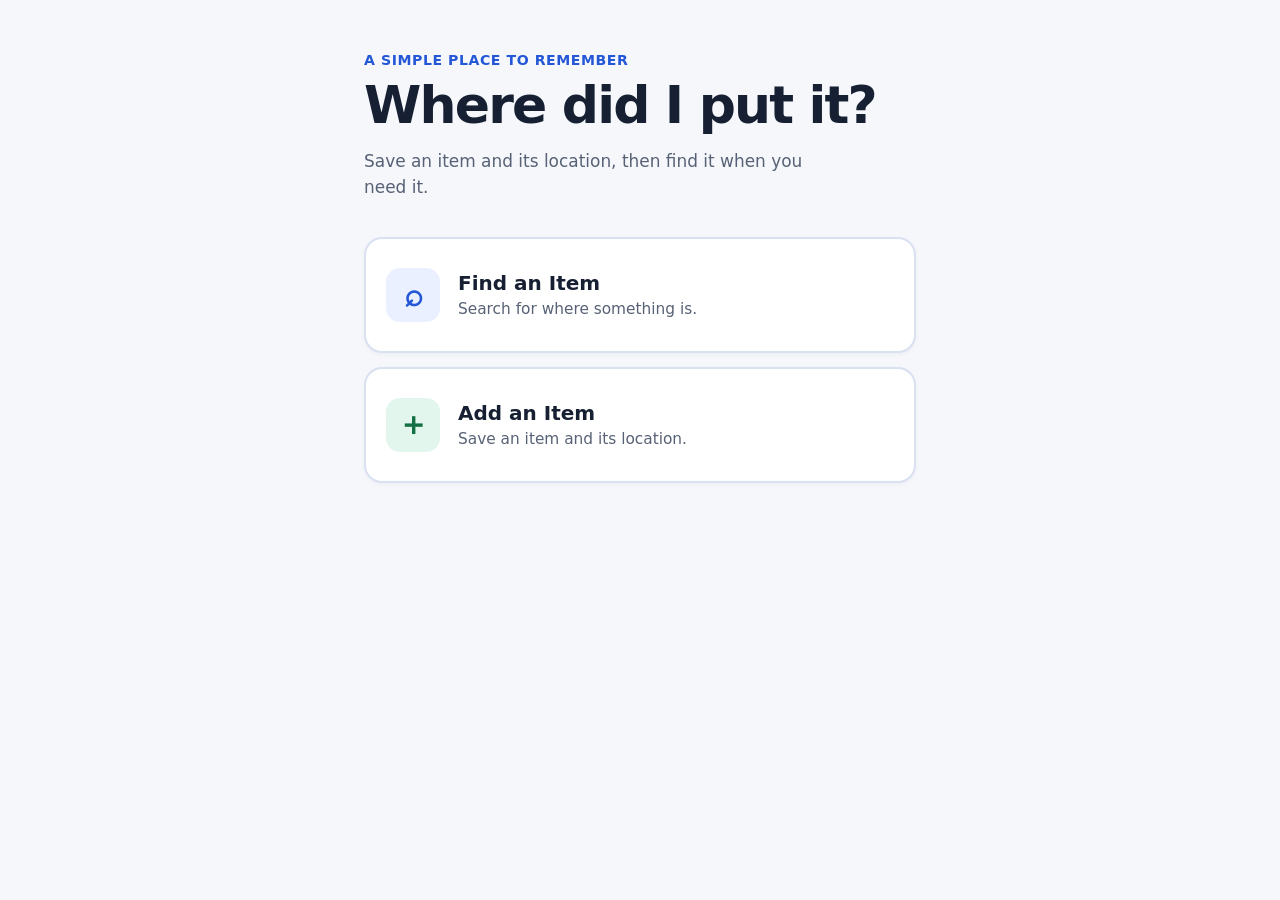
==== index.html @ 7e631dc1 "Add files via upload" ====
<!doctype html>
<html lang="en">
  <head>
    <meta charset="UTF-8" />
    <meta name="viewport" content="width=device-width, initial-scale=1.0" />
    <meta name="theme-color" content="#2457d6" />
    <title>Where Did I Put It?</title>
    <link rel="stylesheet" href="styles.css" />
  </head>
  <body>
    <main class="app-shell">
      <header>
        <p class="eyebrow">A simple place to remember</p>
        <h1>Where did I put it?</h1>
        <p class="intro">Save an item and its location, then find it when you need it.</p>
      </header>

      <section id="home-screen" class="screen" aria-label="Choose an action">
        <button class="action-card find" type="button" data-open="find-screen">
          <span class="action-icon" aria-hidden="true">⌕</span>
          <span><strong>Find an Item</strong><small>Search for where something is.</small></span>
        </button>
        <button class="action-card add" type="button" data-open="add-screen">
          <span class="action-icon" aria-hidden="true">＋</span>
          <span><strong>Add an Item</strong><small>Save an item and its location.</small></span>
        </button>
      </section>

      <section id="find-screen" class="screen hidden" aria-labelledby="find-title">
        <button class="back" type="button" data-home>← Home</button>
        <h2 id="find-title">Find an item</h2>
        <form id="find-form" novalidate>
          <label for="search-item">What are you looking for?</label>
          <input id="search-item" name="item" type="text" autocomplete="off" placeholder="For example: Fan" />
          <button class="primary" type="submit">Find item</button>
        </form>
        <div id="find-result" class="message" role="status" aria-live="polite"></div>
      </section>

      <section id="add-screen" class="screen hidden" aria-labelledby="add-title">
        <button class="back" type="button" data-home>← Home</button>
        <h2 id="add-title">Add an item</h2>
        <form id="add-form" novalidate>
          <label for="item-name">Item name</label>
          <input id="item-name" name="item" type="text" autocomplete="off" placeholder="For example: Fan" />
          <label for="item-location">Where did you put it?</label>
          <input id="item-location" name="location" type="text" autocomplete="off" placeholder="For example: Bedroom" />
          <button class="primary" type="submit">Save item</button>
        </form>
        <div id="add-result" class="message" role="status" aria-live="polite"></div>
      </section>
    </main>

    <dialog id="duplicate-dialog" aria-labelledby="duplicate-title">
      <h2 id="duplicate-title">Item already saved</h2>
      <p id="duplicate-copy"></p>
      <div class="dialog-actions">
        <button class="secondary" id="keep-old" type="button">Keep old location</button>
        <button class="primary" id="replace-location" type="button">Replace location</button>
      </div>
    </dialog>

    <script src="app.js"></script>
  </body>
</html>
---- styles.css ----
:root { font-family: Inter, ui-sans-serif, system-ui, sans-serif; color: #172033; background: #f5f7fb; }
* { box-sizing: border-box; }
body { margin: 0; min-width: 320px; }
button, input { font: inherit; }
button { cursor: pointer; }
.app-shell { width: min(100%, 600px); min-height: 100vh; margin: auto; padding: 52px 24px 32px; }
header { margin-bottom: 36px; }
.eyebrow { margin: 0 0 9px; color: #2457d6; font-size: .88rem; font-weight: 750; letter-spacing: .04em; text-transform: uppercase; }
h1, h2 { letter-spacing: -.035em; line-height: 1.08; }
h1 { margin: 0; font-size: clamp(2.1rem, 7vw, 3.25rem); }
h2 { margin: 14px 0 26px; font-size: 1.8rem; }
.intro { max-width: 440px; margin: 15px 0 0; color: #586276; font-size: 1.06rem; line-height: 1.55; }
.screen { display: grid; gap: 14px; }
.hidden { display: none; }
.action-card { display: flex; gap: 18px; align-items: center; width: 100%; min-height: 116px; padding: 20px; border: 2px solid #d9e1f1; border-radius: 18px; background: #fff; color: #172033; text-align: left; box-shadow: 0 2px 4px #17203309; }
.action-card:hover, .action-card:focus-visible { border-color: #2457d6; outline: none; box-shadow: 0 0 0 4px #2457d626; }
.action-card strong, .action-card small { display: block; }
.action-card strong { font-size: 1.25rem; }
.action-card small { margin-top: 5px; color: #586276; font-size: .96rem; }
.action-icon { display: grid; place-items: center; flex: 0 0 54px; width: 54px; height: 54px; border-radius: 14px; background: #eaf0ff; color: #2457d6; font-size: 2rem; font-weight: 700; }
.add .action-icon { background: #e2f6ed; color: #147044; }
.back { justify-self: start; border: 0; padding: 6px 0; background: transparent; color: #2457d6; font-weight: 700; }
form { display: grid; gap: 10px; }
label { margin-top: 4px; font-weight: 700; }
input { width: 100%; min-height: 52px; padding: 12px 14px; border: 2px solid #c8d1e2; border-radius: 11px; background: #fff; color: #172033; }
input:focus { border-color: #2457d6; outline: 3px solid #2457d626; }
.primary, .secondary { min-height: 52px; margin-top: 10px; padding: 12px 18px; border-radius: 11px; font-weight: 750; }
.primary { border: 2px solid #2457d6; background: #2457d6; color: #fff; }
.primary:hover { background: #1946b5; }
.secondary { border: 2px solid #aeb8ca; background: #fff; color: #24304a; }
.message { min-height: 0; }
.message:not(:empty) { margin-top: 9px; padding: 15px; border-radius: 12px; line-height: 1.45; }
.message.success { background: #e2f6ed; color: #104b30; }
.message.error { background: #ffebe9; color: #82231c; }
.message.result { background: #eaf0ff; color: #152e75; }
.result-item { display: block; margin-bottom: 4px; font-size: 1.15rem; }
dialog { width: min(calc(100% - 32px), 440px); border: 0; border-radius: 18px; padding: 26px; color: #172033; box-shadow: 0 20px 50px #0004; }
dialog::backdrop { background: #17203388; }
dialog h2 { margin: 0 0 12px; }
dialog p { color: #586276; line-height: 1.5; }
.dialog-actions { display: grid; gap: 10px; margin-top: 22px; }
.dialog-actions button { margin: 0; }
@media (min-width: 520px) { .dialog-actions { grid-template-columns: 1fr 1fr; } }
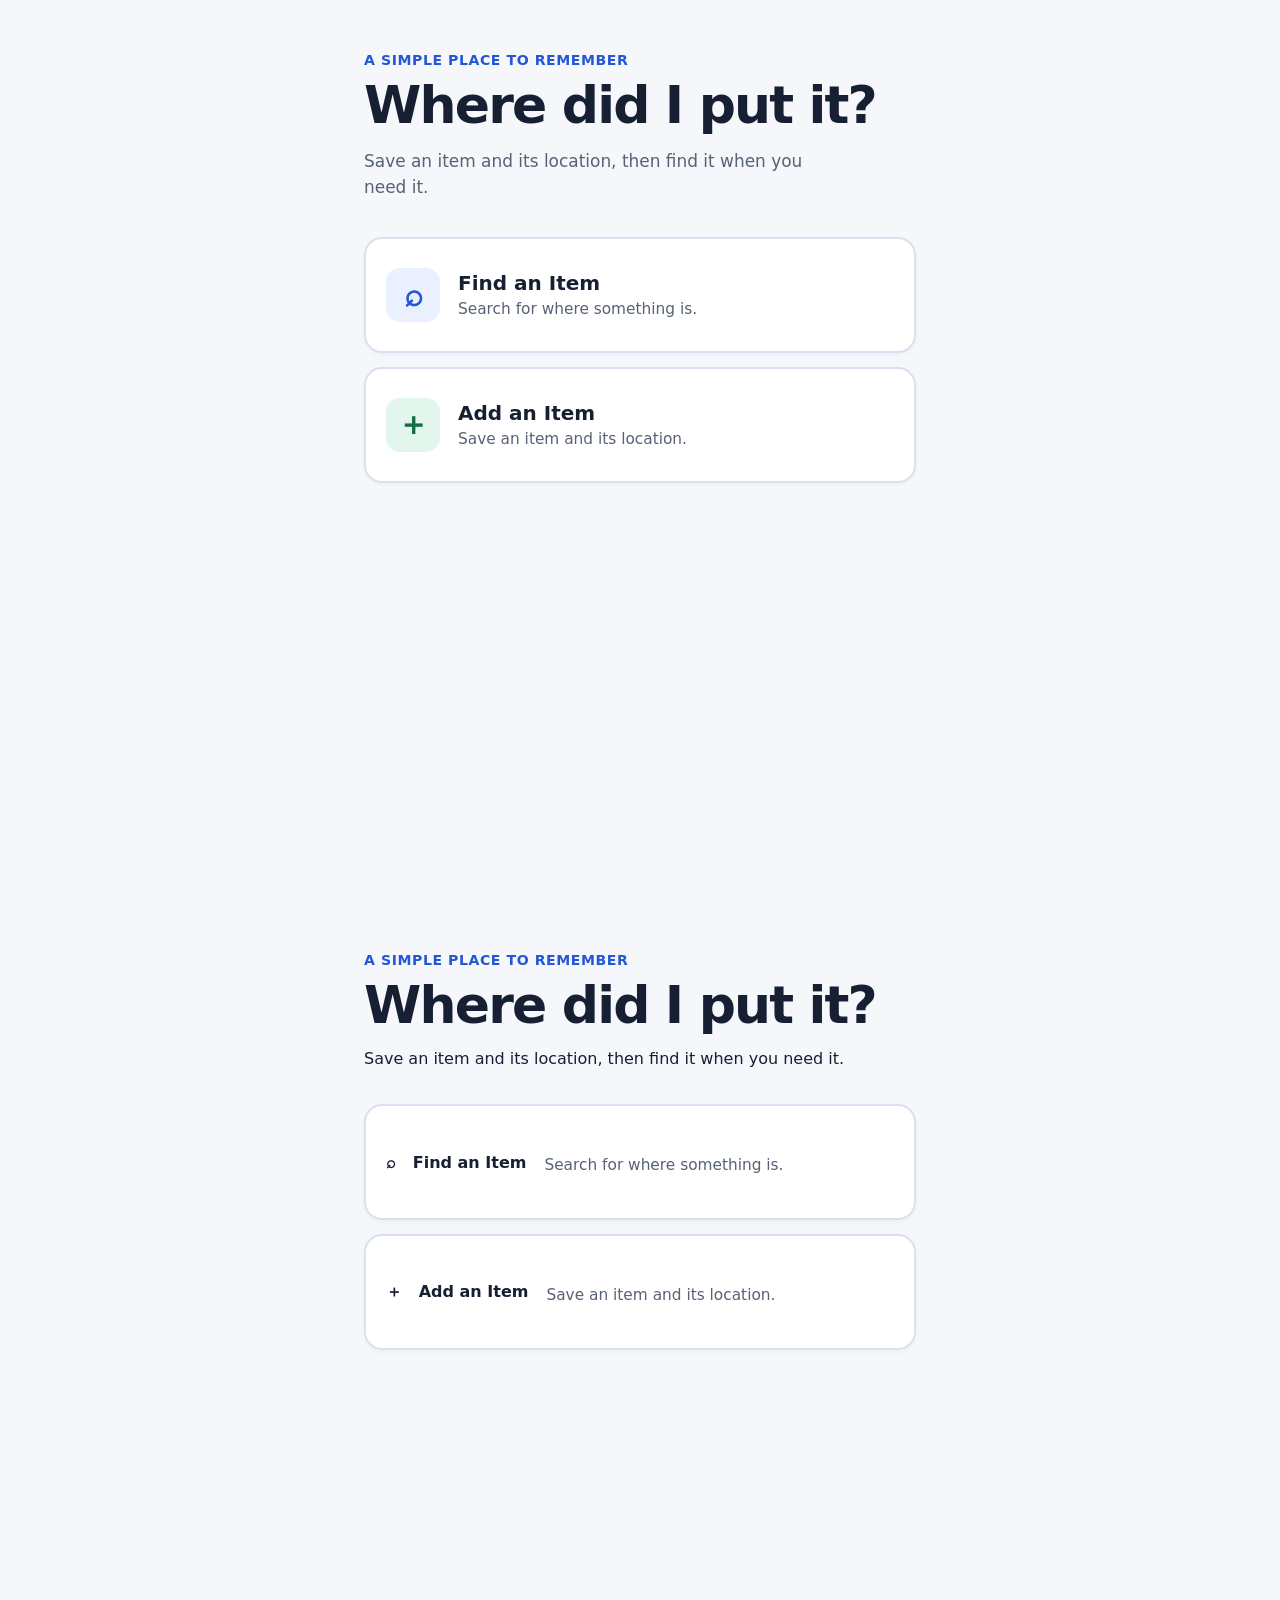
==== commit 64d70d24: "Add main structure and screens to index.html" ====
--- a/index.html
+++ b/index.html
@@ -63,3 +63,10 @@
     <script src="app.js"></script>
   </body>
 </html>
+<!doctype html>
+<html lang="en"><head><meta charset="UTF-8"><meta name="viewport" content="width=device-width, initial-scale=1.0"><title>Where Did I Put It?</title><link rel="stylesheet" href="styles.css"></head>
+<body><main class="app-shell"><header><p class="eyebrow">A simple place to remember</p><h1>Where did I put it?</h1><p>Save an item and its location, then find it when you need it.</p></header>
+<section id="home-screen" class="screen"><button class="action-card" type="button" data-open="find-screen"><b>⌕ &nbsp; Find an Item</b><small>Search for where something is.</small></button><button class="action-card" type="button" data-open="add-screen"><b>＋ &nbsp; Add an Item</b><small>Save an item and its location.</small></button></section>
+<section id="find-screen" class="screen hidden"><button class="back" type="button" data-home>← Home</button><h2>Find an item</h2><form id="find-form" novalidate><label for="search-item">What are you looking for?</label><input id="search-item" name="item" placeholder="For example: Fan"><button class="primary">Find item</button></form><div id="find-result" class="message" role="status"></div></section>
+<section id="add-screen" class="screen hidden"><button class="back" type="button" data-home>← Home</button><h2>Add an item</h2><form id="add-form" novalidate><label for="item-name">Item name</label><input id="item-name" name="item" placeholder="For example: Fan"><label for="item-location">Where did you put it?</label><input id="item-location" name="location" placeholder="For example: Bedroom"><button class="primary">Save item</button></form><div id="add-result" class="message" role="status"></div></section></main>
+<dialog id="duplicate-dialog"><h2>Item already saved</h2><p id="duplicate-copy"></p><div class="dialog-actions"><button class="secondary" id="keep-old" type="button">Keep old location</button><button class="primary" id="replace-location" type="button">Replace location</button></div></dialog><script src="app.js"></script></body></html>
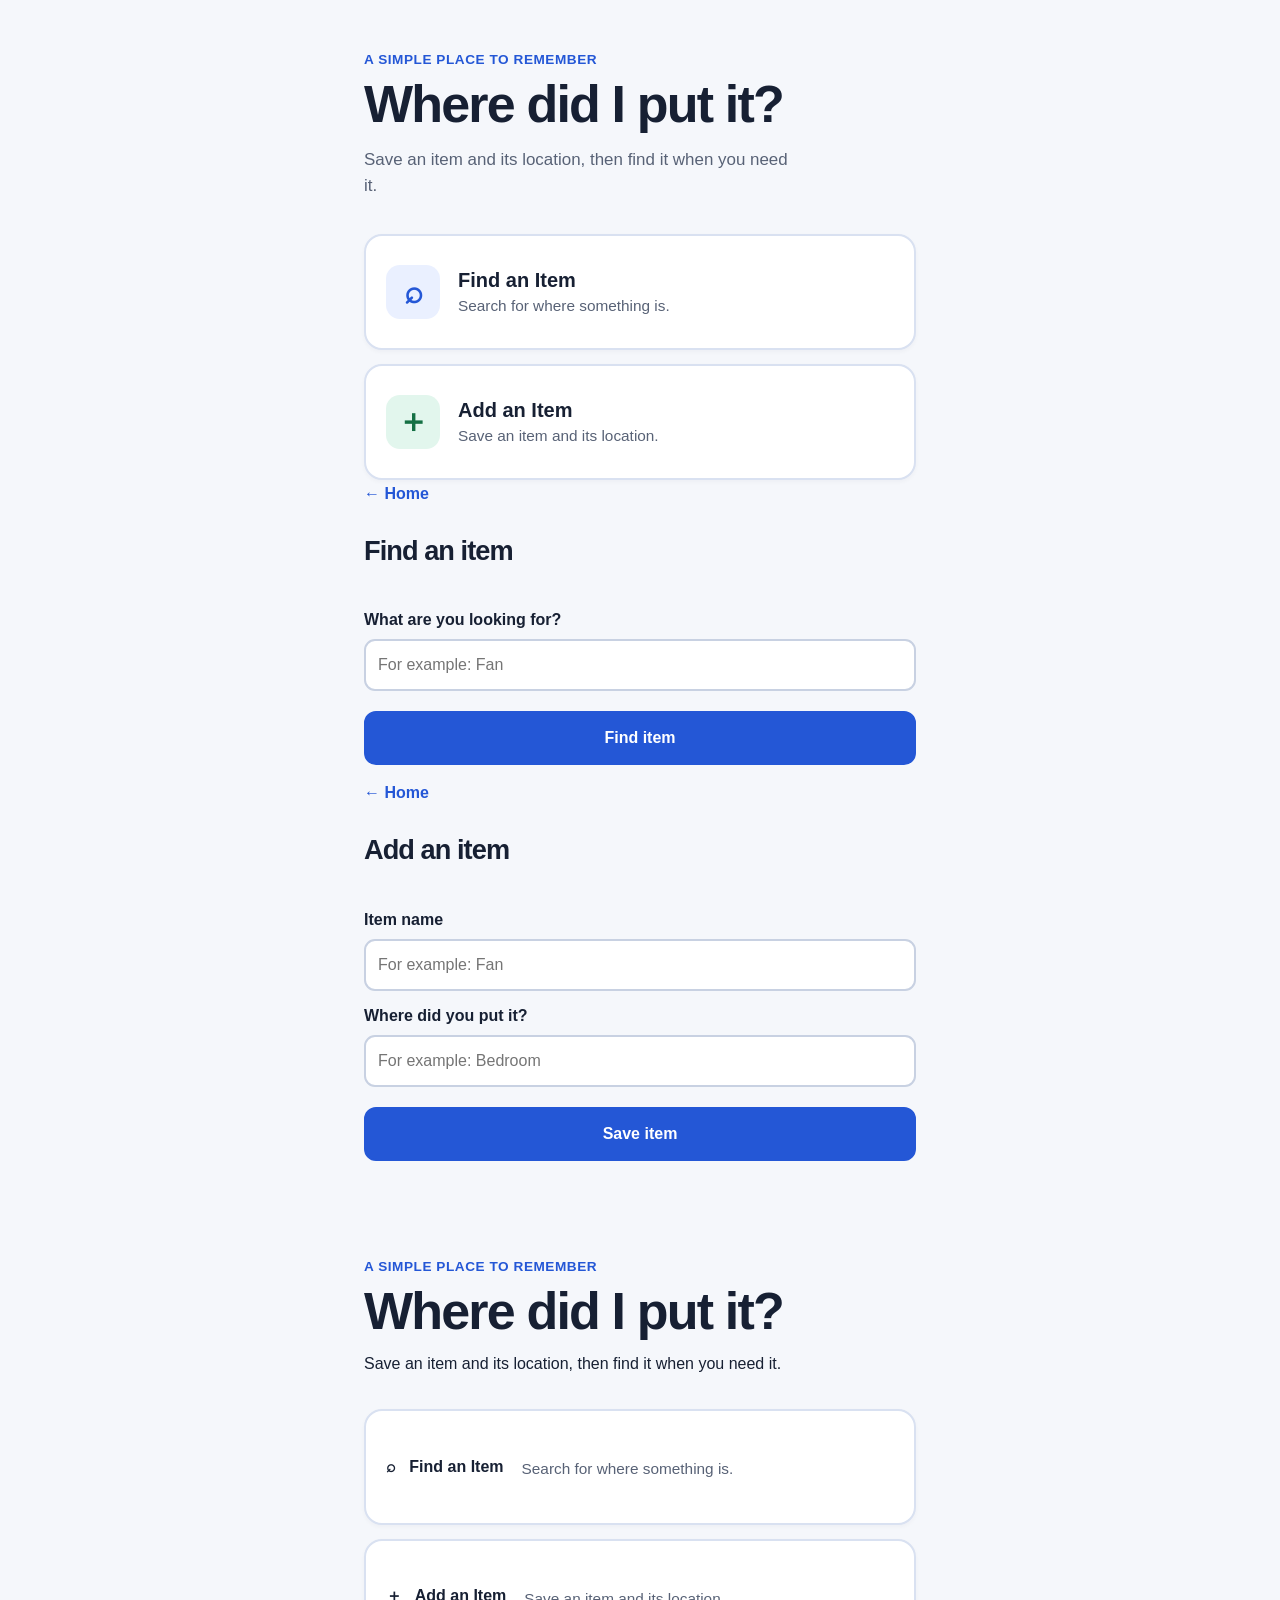
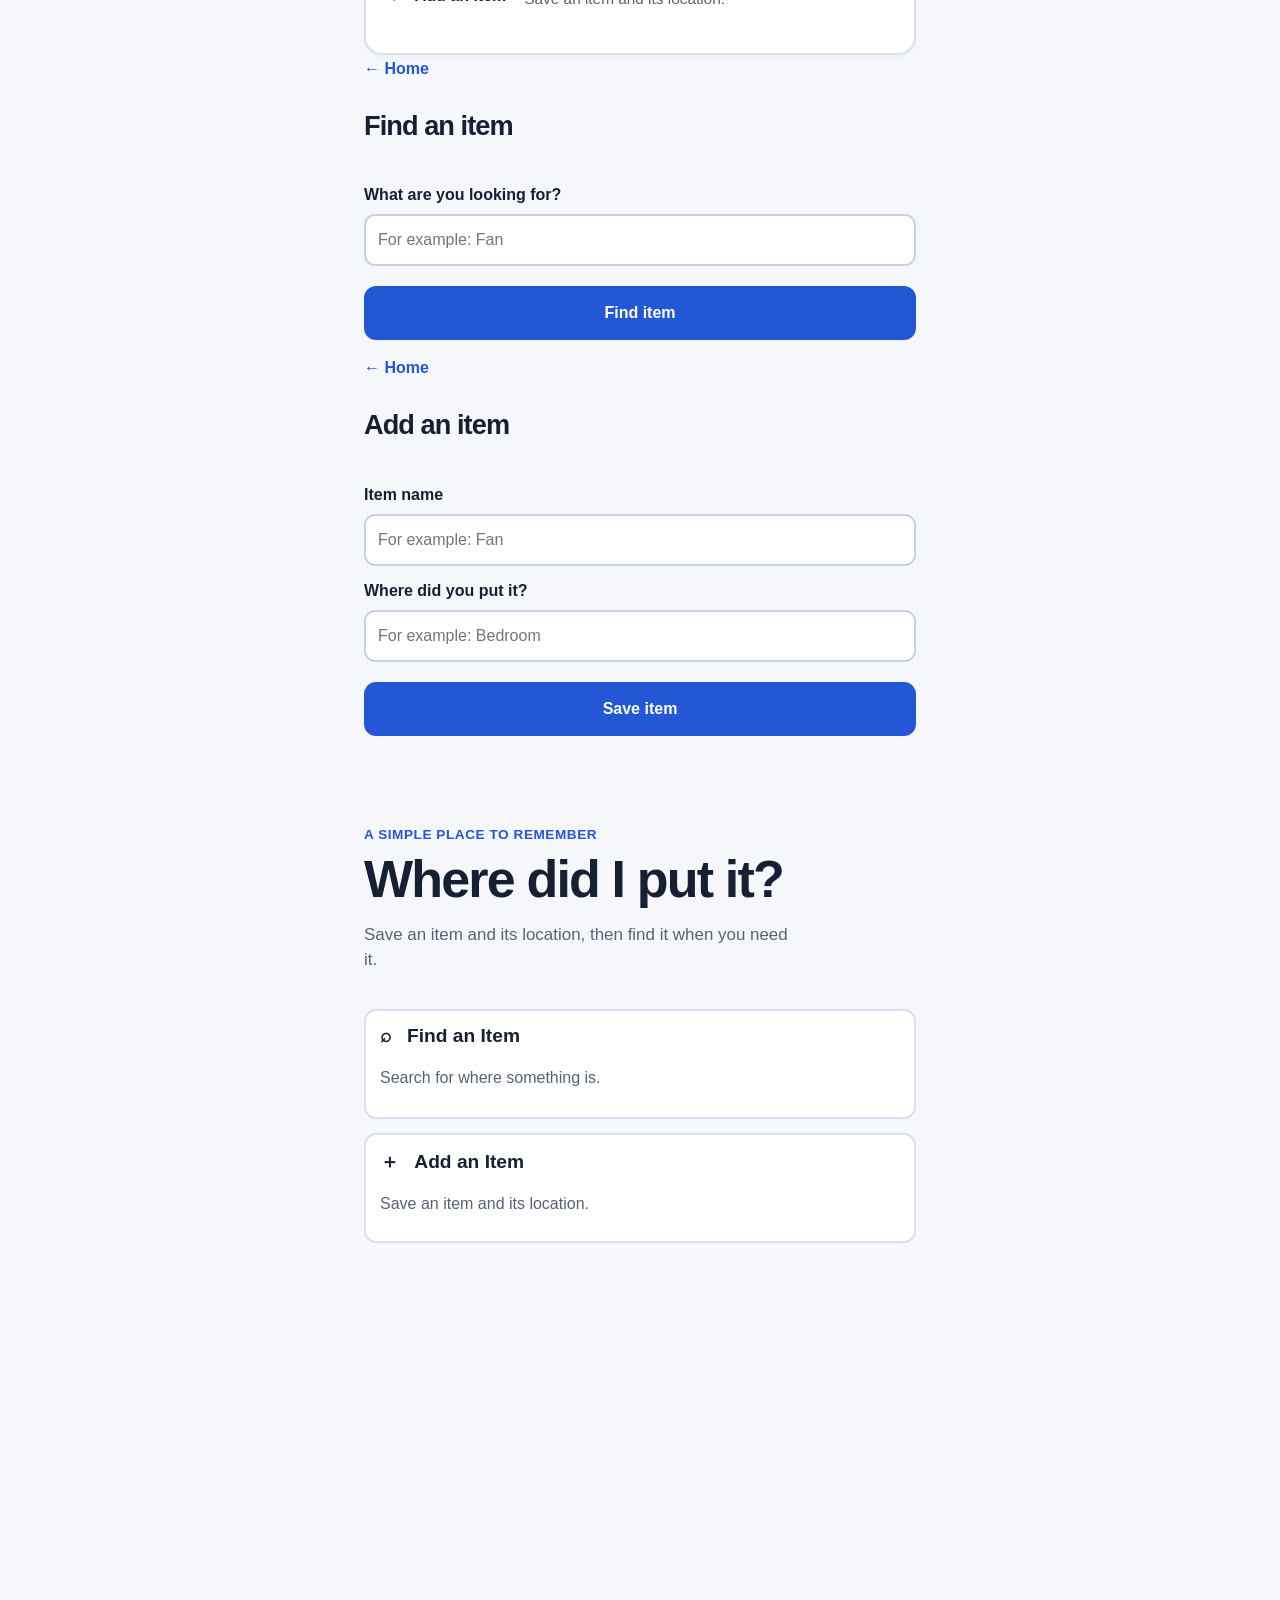
==== commit f7feed35: "Fix HTML structure and improve accessibility" ====
--- a/index.html
+++ b/index.html
@@ -70,3 +70,4 @@
 <section id="find-screen" class="screen hidden"><button class="back" type="button" data-home>← Home</button><h2>Find an item</h2><form id="find-form" novalidate><label for="search-item">What are you looking for?</label><input id="search-item" name="item" placeholder="For example: Fan"><button class="primary">Find item</button></form><div id="find-result" class="message" role="status"></div></section>
 <section id="add-screen" class="screen hidden"><button class="back" type="button" data-home>← Home</button><h2>Add an item</h2><form id="add-form" novalidate><label for="item-name">Item name</label><input id="item-name" name="item" placeholder="For example: Fan"><label for="item-location">Where did you put it?</label><input id="item-location" name="location" placeholder="For example: Bedroom"><button class="primary">Save item</button></form><div id="add-result" class="message" role="status"></div></section></main>
 <dialog id="duplicate-dialog"><h2>Item already saved</h2><p id="duplicate-copy"></p><div class="dialog-actions"><button class="secondary" id="keep-old" type="button">Keep old location</button><button class="primary" id="replace-location" type="button">Replace location</button></div></dialog><script src="app.js"></script></body></html>
+<!doctype html><html lang="en"><head><meta charset="utf-8"><meta name="viewport" content="width=device-width,initial-scale=1"><title>Where Did I Put It?</title><style>:root{font-family:Arial,sans-serif;color:#172033;background:#f5f7fb}*{box-sizing:border-box}body{margin:0}.app{max-width:600px;min-height:100vh;margin:auto;padding:45px 24px}h1{font-size:clamp(2.2rem,8vw,3.25rem);margin:0}h2{font-size:1.7rem}.eyebrow{color:#2457d6;font-weight:bold;text-transform:uppercase;font-size:.85rem}.intro{color:#586276;line-height:1.5}.screen{display:grid;gap:14px}.hide{display:none}.card,.primary,.secondary,.loc{min-height:54px;padding:14px;border-radius:12px;font:inherit;font-weight:bold}.card{display:grid;gap:7px;min-height:110px;border:2px solid #d9e1f1;background:#fff;text-align:left;color:#172033;font-size:1.2rem}.card small{color:#586276;font-weight:normal}.primary{border:2px solid #2457d6;background:#2457d6;color:#fff}.secondary,.loc{border:2px solid #aeb8ca;background:#fff;color:#172033}.loc{border-color:#147044;color:#125c3d}.back{justify-self:start;border:0;background:none;color:#2457d6;font-weight:bold;padding:5px 0}form{display:grid;gap:10px}label{font-weight:bold;margin-top:6px}input{min-height:52px;padding:12px;border:2px solid #c8d1e2;border-radius:11px;font:inherit}input:focus,button:focus{outline:3px solid #2457d640}.message:not(:empty){padding:15px;border-radius:12px;line-height:1.45}.error{background:#ffebe9;color:#82231c}.success{background:#e2f6ed;color:#104b30}.result{background:#eaf0ff;color:#152e75}.inline{display:block;width:100%;margin-top:12px;padding:11px;border:2px solid currentColor;border-radius:9px;background:#fff;color:inherit;font-weight:bold}.status{min-height:1.2em;margin:0;color:#586276;font-size:.9rem}.map{display:inline-block;margin-top:10px;color:#152e75;font-weight:bold}dialog{width:min(calc(100% - 32px),440px);border:0;border-radius:18px;padding:26px;box-shadow:0 20px 50px #0004}dialog::backdrop{background:#17203388}.actions{display:grid;gap:10px;margin-top:20px}@media(min-width:520px){.actions{grid-template-columns:1fr 1fr}}</style></head><body><main class="app"><header><p class="eyebrow">A simple place to remember</p><h1>Where did I put it?</h1><p class="intro">Save an item and its location, then find it when you need it.</p></header><section id="home" class="screen"><button class="card" data-go="find"><b>⌕ &nbsp; Find an Item</b><small>Search for where something is.</small></button><button class="card" data-go="add"><b>＋ &nbsp; Add an Item</b><small>Save an item and its location.</small></button></section><section id="find" class="screen hide"><button class="back" data-go="home">← Home</button><h2>Find an item</h2><form id="findForm"><label>What are you looking for?</label><input name="item" placeholder="For example: Fan"><button class="primary">Find item</button></form><div id="findResult" class="message" role="status"></div></section><section id="add" class="screen hide"><button class="back" data-go="home">← Home</button><h2>Add an item</h2><form id="addForm"><label>Item name</label><input name="item" placeholder="For example: Fan"><label>Where did you put it?</label><input name="location" placeholder="For example: Bedroom"><button class="loc" type="button" id="locationButton">⌖ Use my current location</button><p id="locationStatus" class="status"></p><button class="primary">Save item</button></form><div id="addResult" class="message" role="status"></div></section></main><dialog id="duplicate"><h2>Item already saved</h2><p id="duplicateText"></p><div class="actions"><button id="keep" class="secondary">Keep old location</button><button id="replace" class="primary">Replace location</button></div></dialog><script>const store='where-did-i-put-it-items',read=()=>JSON.parse(localStorage.getItem(store)||'{}'),key=v=>v.trim().toLowerCase(),e=v=>{let n=document.createElement('span');n.textContent=v;return n.innerHTML},findForm=document.querySelector('#findForm'),addForm=document.querySelector('#addForm'),findResult=document.querySelector('#findResult'),addResult=document.querySelector('#addResult'),dialog=document.querySelector('#duplicate'),locStatus=document.querySelector('#locationStatus');let coords=null,pending=null;function go(id){document.querySelectorAll('section').forEach(s=>s.classList.toggle('hide',s.id!==id));document.querySelector('#'+id+' input')?.focus()}function msg(el,text,type){el.className='message '+type;el.textContent=text}document.querySelectorAll('[data-go]').forEach(b=>b.onclick=()=>go(b.dataset.go));findForm.onsubmit=x=>{x.preventDefault();let q=findForm.item.value.trim(),saved=read()[key(q)];if(!q)return msg(findResult,'Please enter an item name to search.','error');if(!saved){findResult.className='message error';findResult.innerHTML='Item not found. Would you like to add it?<button class="inline" id="addIt">Add '+e(q)+'</button>';document.querySelector('#addIt').onclick=()=>{go('add');addForm.item.value=q;addForm.location.focus()};return}let map=saved.coords?'<a class="map" target="_blank" rel="noopener" href="https://www.openstreetmap.org/?mlat='+saved.coords.lat+'&mlon='+saved.coords.lon+'#map=17/'+saved.coords.lat+'/'+saved.coords.lon+'">View saved location on a map ↗</a>':'';findResult.className='message result';findResult.innerHTML='<b>'+e(saved.name)+' — '+e(saved.location)+'</b>'+map};document.querySelector('#locationButton').onclick=()=>{if(!navigator.geolocation)return locStatus.textContent='This browser cannot get your current location.';locStatus.textContent='Getting your location…';navigator.geolocation.getCurrentPosition(p=>{coords={lat:p.coords.latitude.toFixed(6),lon:p.coords.longitude.toFixed(6)};addForm.location.value='Current location saved';locStatus.textContent='Current location saved. It will only be stored with this item.'},()=>locStatus.textContent='We could not get your location. Check permission and try again.',{enableHighAccuracy:true,timeout:10000})};addForm.location.oninput=()=>{if(addForm.location.value!=='Current location saved')coords=null};addForm.onsubmit=x=>{x.preventDefault();let name=addForm.item.value.trim(),location=addForm.location.value.trim();if(!name)return msg(addResult,'Please enter the item name.','error');if(!location)return msg(addResult,'Please enter where you put it.','error');pending={name,location,id:key(name),coords};let old=read()[pending.id];if(old){duplicateText.textContent=old.name+' is currently saved in '+old.location+'. Replace it with '+location+'?';dialog.showModal()}else save()};function save(){let all=read();all[pending.id]={name:pending.name,location:pending.location,coords:pending.coords};localStorage.setItem(store,JSON.stringify(all));msg(addResult,pending.name+' saved in '+pending.location+'.','success');addForm.reset();coords=null;locStatus.textContent='';pending=null}replace.onclick=()=>{dialog.close();save()};keep.onclick=()=>{dialog.close();msg(addResult,'Your old location was kept.','result');pending=null}</script></body></html>
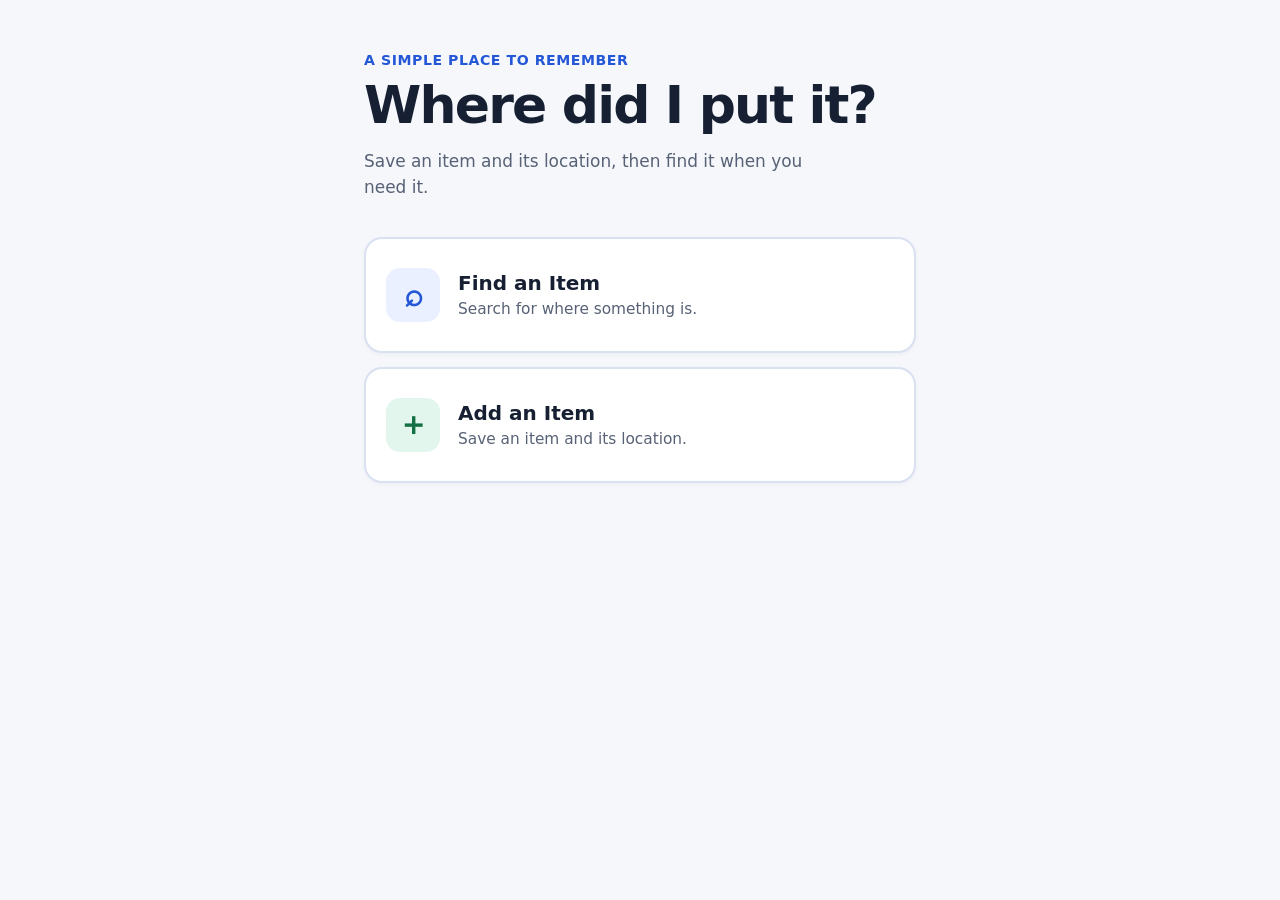
==== commit 092dd9fe: "Update index.html" ====
--- a/index.html
+++ b/index.html
@@ -64,10 +64,3 @@
   </body>
 </html>
 <!doctype html>
-<html lang="en"><head><meta charset="UTF-8"><meta name="viewport" content="width=device-width, initial-scale=1.0"><title>Where Did I Put It?</title><link rel="stylesheet" href="styles.css"></head>
-<body><main class="app-shell"><header><p class="eyebrow">A simple place to remember</p><h1>Where did I put it?</h1><p>Save an item and its location, then find it when you need it.</p></header>
-<section id="home-screen" class="screen"><button class="action-card" type="button" data-open="find-screen"><b>⌕ &nbsp; Find an Item</b><small>Search for where something is.</small></button><button class="action-card" type="button" data-open="add-screen"><b>＋ &nbsp; Add an Item</b><small>Save an item and its location.</small></button></section>
-<section id="find-screen" class="screen hidden"><button class="back" type="button" data-home>← Home</button><h2>Find an item</h2><form id="find-form" novalidate><label for="search-item">What are you looking for?</label><input id="search-item" name="item" placeholder="For example: Fan"><button class="primary">Find item</button></form><div id="find-result" class="message" role="status"></div></section>
-<section id="add-screen" class="screen hidden"><button class="back" type="button" data-home>← Home</button><h2>Add an item</h2><form id="add-form" novalidate><label for="item-name">Item name</label><input id="item-name" name="item" placeholder="For example: Fan"><label for="item-location">Where did you put it?</label><input id="item-location" name="location" placeholder="For example: Bedroom"><button class="primary">Save item</button></form><div id="add-result" class="message" role="status"></div></section></main>
-<dialog id="duplicate-dialog"><h2>Item already saved</h2><p id="duplicate-copy"></p><div class="dialog-actions"><button class="secondary" id="keep-old" type="button">Keep old location</button><button class="primary" id="replace-location" type="button">Replace location</button></div></dialog><script src="app.js"></script></body></html>
-<!doctype html><html lang="en"><head><meta charset="utf-8"><meta name="viewport" content="width=device-width,initial-scale=1"><title>Where Did I Put It?</title><style>:root{font-family:Arial,sans-serif;color:#172033;background:#f5f7fb}*{box-sizing:border-box}body{margin:0}.app{max-width:600px;min-height:100vh;margin:auto;padding:45px 24px}h1{font-size:clamp(2.2rem,8vw,3.25rem);margin:0}h2{font-size:1.7rem}.eyebrow{color:#2457d6;font-weight:bold;text-transform:uppercase;font-size:.85rem}.intro{color:#586276;line-height:1.5}.screen{display:grid;gap:14px}.hide{display:none}.card,.primary,.secondary,.loc{min-height:54px;padding:14px;border-radius:12px;font:inherit;font-weight:bold}.card{display:grid;gap:7px;min-height:110px;border:2px solid #d9e1f1;background:#fff;text-align:left;color:#172033;font-size:1.2rem}.card small{color:#586276;font-weight:normal}.primary{border:2px solid #2457d6;background:#2457d6;color:#fff}.secondary,.loc{border:2px solid #aeb8ca;background:#fff;color:#172033}.loc{border-color:#147044;color:#125c3d}.back{justify-self:start;border:0;background:none;color:#2457d6;font-weight:bold;padding:5px 0}form{display:grid;gap:10px}label{font-weight:bold;margin-top:6px}input{min-height:52px;padding:12px;border:2px solid #c8d1e2;border-radius:11px;font:inherit}input:focus,button:focus{outline:3px solid #2457d640}.message:not(:empty){padding:15px;border-radius:12px;line-height:1.45}.error{background:#ffebe9;color:#82231c}.success{background:#e2f6ed;color:#104b30}.result{background:#eaf0ff;color:#152e75}.inline{display:block;width:100%;margin-top:12px;padding:11px;border:2px solid currentColor;border-radius:9px;background:#fff;color:inherit;font-weight:bold}.status{min-height:1.2em;margin:0;color:#586276;font-size:.9rem}.map{display:inline-block;margin-top:10px;color:#152e75;font-weight:bold}dialog{width:min(calc(100% - 32px),440px);border:0;border-radius:18px;padding:26px;box-shadow:0 20px 50px #0004}dialog::backdrop{background:#17203388}.actions{display:grid;gap:10px;margin-top:20px}@media(min-width:520px){.actions{grid-template-columns:1fr 1fr}}</style></head><body><main class="app"><header><p class="eyebrow">A simple place to remember</p><h1>Where did I put it?</h1><p class="intro">Save an item and its location, then find it when you need it.</p></header><section id="home" class="screen"><button class="card" data-go="find"><b>⌕ &nbsp; Find an Item</b><small>Search for where something is.</small></button><button class="card" data-go="add"><b>＋ &nbsp; Add an Item</b><small>Save an item and its location.</small></button></section><section id="find" class="screen hide"><button class="back" data-go="home">← Home</button><h2>Find an item</h2><form id="findForm"><label>What are you looking for?</label><input name="item" placeholder="For example: Fan"><button class="primary">Find item</button></form><div id="findResult" class="message" role="status"></div></section><section id="add" class="screen hide"><button class="back" data-go="home">← Home</button><h2>Add an item</h2><form id="addForm"><label>Item name</label><input name="item" placeholder="For example: Fan"><label>Where did you put it?</label><input name="location" placeholder="For example: Bedroom"><button class="loc" type="button" id="locationButton">⌖ Use my current location</button><p id="locationStatus" class="status"></p><button class="primary">Save item</button></form><div id="addResult" class="message" role="status"></div></section></main><dialog id="duplicate"><h2>Item already saved</h2><p id="duplicateText"></p><div class="actions"><button id="keep" class="secondary">Keep old location</button><button id="replace" class="primary">Replace location</button></div></dialog><script>const store='where-did-i-put-it-items',read=()=>JSON.parse(localStorage.getItem(store)||'{}'),key=v=>v.trim().toLowerCase(),e=v=>{let n=document.createElement('span');n.textContent=v;return n.innerHTML},findForm=document.querySelector('#findForm'),addForm=document.querySelector('#addForm'),findResult=document.querySelector('#findResult'),addResult=document.querySelector('#addResult'),dialog=document.querySelector('#duplicate'),locStatus=document.querySelector('#locationStatus');let coords=null,pending=null;function go(id){document.querySelectorAll('section').forEach(s=>s.classList.toggle('hide',s.id!==id));document.querySelector('#'+id+' input')?.focus()}function msg(el,text,type){el.className='message '+type;el.textContent=text}document.querySelectorAll('[data-go]').forEach(b=>b.onclick=()=>go(b.dataset.go));findForm.onsubmit=x=>{x.preventDefault();let q=findForm.item.value.trim(),saved=read()[key(q)];if(!q)return msg(findResult,'Please enter an item name to search.','error');if(!saved){findResult.className='message error';findResult.innerHTML='Item not found. Would you like to add it?<button class="inline" id="addIt">Add '+e(q)+'</button>';document.querySelector('#addIt').onclick=()=>{go('add');addForm.item.value=q;addForm.location.focus()};return}let map=saved.coords?'<a class="map" target="_blank" rel="noopener" href="https://www.openstreetmap.org/?mlat='+saved.coords.lat+'&mlon='+saved.coords.lon+'#map=17/'+saved.coords.lat+'/'+saved.coords.lon+'">View saved location on a map ↗</a>':'';findResult.className='message result';findResult.innerHTML='<b>'+e(saved.name)+' — '+e(saved.location)+'</b>'+map};document.querySelector('#locationButton').onclick=()=>{if(!navigator.geolocation)return locStatus.textContent='This browser cannot get your current location.';locStatus.textContent='Getting your location…';navigator.geolocation.getCurrentPosition(p=>{coords={lat:p.coords.latitude.toFixed(6),lon:p.coords.longitude.toFixed(6)};addForm.location.value='Current location saved';locStatus.textContent='Current location saved. It will only be stored with this item.'},()=>locStatus.textContent='We could not get your location. Check permission and try again.',{enableHighAccuracy:true,timeout:10000})};addForm.location.oninput=()=>{if(addForm.location.value!=='Current location saved')coords=null};addForm.onsubmit=x=>{x.preventDefault();let name=addForm.item.value.trim(),location=addForm.location.value.trim();if(!name)return msg(addResult,'Please enter the item name.','error');if(!location)return msg(addResult,'Please enter where you put it.','error');pending={name,location,id:key(name),coords};let old=read()[pending.id];if(old){duplicateText.textContent=old.name+' is currently saved in '+old.location+'. Replace it with '+location+'?';dialog.showModal()}else save()};function save(){let all=read();all[pending.id]={name:pending.name,location:pending.location,coords:pending.coords};localStorage.setItem(store,JSON.stringify(all));msg(addResult,pending.name+' saved in '+pending.location+'.','success');addForm.reset();coords=null;locStatus.textContent='';pending=null}replace.onclick=()=>{dialog.close();save()};keep.onclick=()=>{dialog.close();msg(addResult,'Your old location was kept.','result');pending=null}</script></body></html>
